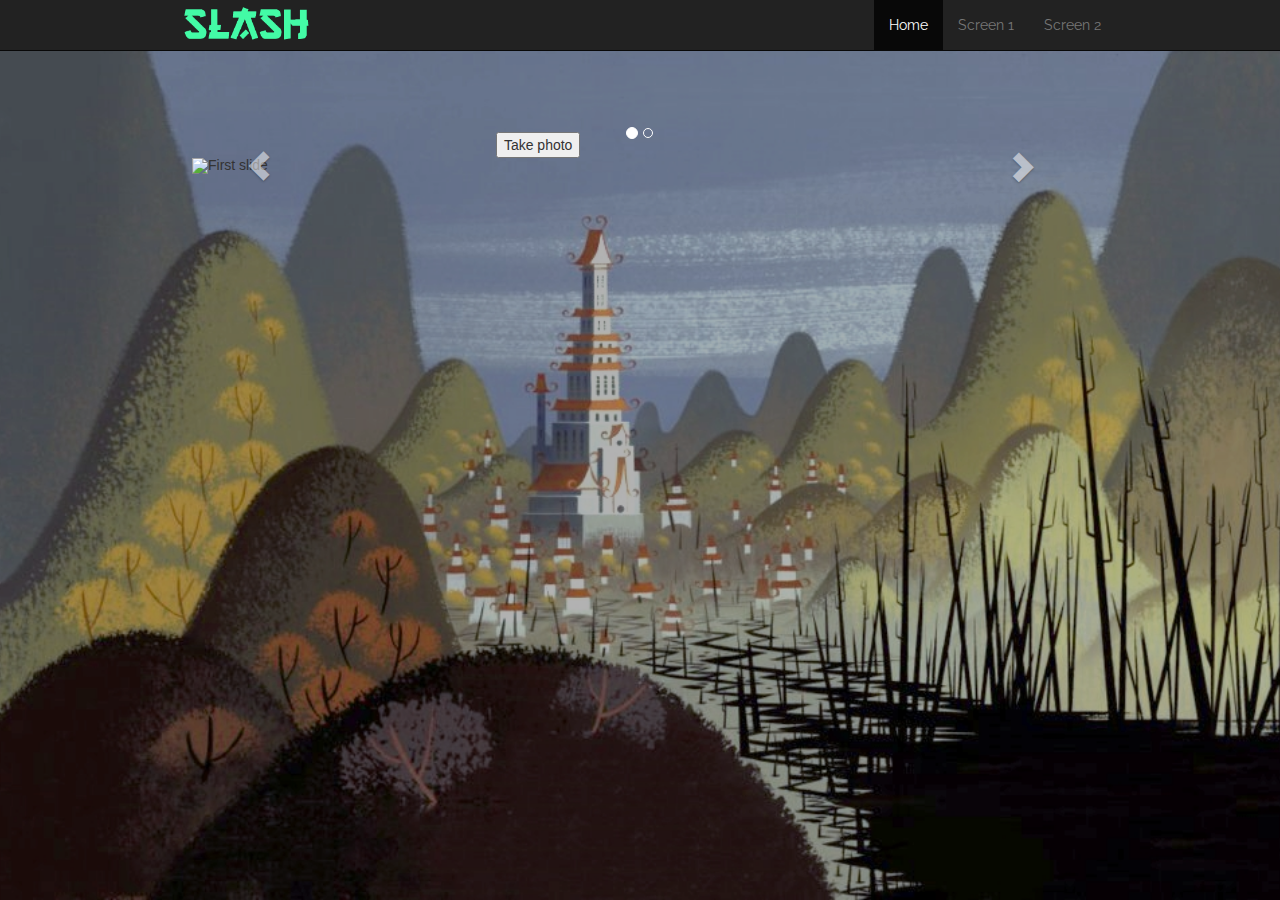
==== index.html @ c78ae58c "Edit camera" ====
<html lang="en">
<head>
  <meta charset="utf-8">
  <meta http-equiv="X-UA-Compatible" content="IE=edge">
  <meta name="viewport" content="width=device-width, initial-scale=1">
  <meta name="description" content="">
  <meta name="author" content="">
  <link rel="icon" href="../../favicon.ico">
  <link href='http://fonts.googleapis.com/css?family=Raleway' rel='stylesheet' type='text/css'>

  <title>Slash - Home</title>

  <!-- Bootstrap core CSS -->
  <link href="dist/css/bootstrap.min.css" rel="stylesheet">

  <!-- Custom styles for this template -->

  <script src="https://cdn.firebase.com/js/client/1.1.3/firebase.js"></script>

  <script>
    val = 0;
    ref = new Firebase("https://slashhack.firebaseio.com/");
    function doit(evt) {
      val++;
      var user = "Testing..."
      var asc = "Random characters"
      ref.push({user: user, text: asc, count: val});
      $('#messagesDiv').val('');
      ref.on('child_added', function(snapshot) {
        var message = snapshot.val();
        displayChatMessage(message.user, message.text, message.count);
      });
    };

    function displayChatMessage(name, text, count) {
      $('<div/>').text(text).prepend($('<em/>').text(name+': ')).prepend($('<em/>').text(count+': ')).appendTo($('#messagesDiv'));
      $('#messagesDiv')[0].scrollTop = $('#messagesDiv')[0].scrollHeight;
    };
  </script>

  <style>
    body {
      position: relative;
      background: url("background.jpg") no-repeat center center fixed;
      background-position: absolute;
      -webkit-background-size: cover;
      -moz-background-size: cover;
      -o-background-size: cover;
      background-size: cover;
    }

    .top-bar {
      padding-left: 14%;
      padding-right: 14%;
    }

    .logonav {
      float: left;
      height: 50px;
      font-size: 18px;
      line-height: 20px;
      padding-top: 5px;
    }

    .container {
      background-color: rgba(0, 0, 0, .3);
      width: 100%;
      height: 100%;
      padding: 0px 15% 0px 15%;
    }

    .header-text {
      color: #F8F8F8;
    }
  </style>
</head>

<body onclick="doit(event)">
  <div class="navbar navbar-inverse navbar-fixed-top top-bar" role="navigation">
    <div class="navbar-header">
      <button type="button" class="navbar-toggle collapsed" data-toggle="collapse" data-target=".navbar-collapse">
        <span class="sr-only">Toggle navigation</span>
        <span class="icon-bar"></span>
        <span class="icon-bar"></span>
        <span class="icon-bar"></span>
      </button>
      <a class="logonav" href="/"><img src="logo-green.png" alt="Slash" style="height:40px"></a>
    </div>
    <div class="collapse navbar-collapse">
      <ul class="nav navbar-nav navbar-right" style="font-family: 'Raleway', sans-serif;">
        <li class="active"><a href="/">Home</a></li>
        <li><a href="screen1">Screen 1</a></li>
        <li><a href="screen2">Screen 2</a></li>
      </ul>
    </div><!--/.nav-collapse -->
  </div>

  <div class="container">

    <video id="video"></video>
    <button id="startbutton">Take photo</button>
    <canvas id="canvas"></canvas>

    <div id="myCarousel" class="carousel slide" data-ride="carousel">
      <!-- Indicators -->
      <ol class="carousel-indicators">
        <li data-target="#myCarousel" data-slide-to="0" class="active"></li>
        <li data-target="#myCarousel" data-slide-to="1"></li>
      </ol>
      <div class="carousel-inner">
        <div class="item active">
          <img src="http://img2.wikia.nocookie.net/__cb20130725195235/nikita2010/images/d/d2/Blank.png"alt="First slide">
          <div class="carousel-container">
            <div class="carousel-caption">
              <img src="logo-white.png" width="350px" style="margin:auto;">
              <p class="header-text" style="font-size:18px">Use Slash to hangout with friends and minimize data usage for video chats.</p>
              <br><br><br><br><br><br>
            </div>
          </div>
        </div>
        <div class="item">
          <img src="http://img2.wikia.nocookie.net/__cb20130725195235/nikita2010/images/d/d2/Blank.png" alt="Third slide">
          <div class="carousel-container">
            <div class="carousel-caption">
              <h1 class="header-text">Made at YHack.</h1>
              <p class="header-text" style="font-size:18px">Developed by Shrey Gupta, Sahith Malyala, and Sayan Paul at YHack (Fall 2014).</p>
              <br><br><br><br><br><br><br>
            </div>
          </div>
        </div>
      </div>
      <a class="left carousel-control" style="background-image:none" href="#myCarousel" role="button" data-slide="prev"><span class="glyphicon glyphicon-chevron-left"></span></a>
      <a class="right carousel-control" style="background-image:none" href="#myCarousel" role="button" data-slide="next"><span class="glyphicon glyphicon-chevron-right"></span></a>
    </div>

  </div><!-- /.container -->

    <!-- Bootstrap core JavaScript
    ================================================== -->
    <!-- Placed at the end of the document so the pages load faster -->
    <script src="https://ajax.googleapis.com/ajax/libs/jquery/1.11.1/jquery.min.js"></script>
    <script src="dist/js/bootstrap.min.js"></script>
    <!-- IE10 viewport hack for Surface/desktop Windows 8 bug -->

    <script>
      //WebRTC
      (function() {

        var streaming = false,
            video        = document.querySelector('#video'),
            canvas       = document.querySelector('#canvas'),
            photo        = document.querySelector('#photo'),
            startbutton  = document.querySelector('#startbutton'),
            width = 320,
            height = 0;

        navigator.getMedia = ( navigator.getUserMedia ||
                               navigator.webkitGetUserMedia ||
                               navigator.mozGetUserMedia ||
                               navigator.msGetUserMedia);

        navigator.getMedia(
          {
            video: true,
            audio: true
          },
          function(stream) {
            if (navigator.mozGetUserMedia) {
              video.mozSrcObject = stream;
            } else {
              var vendorURL = window.URL || window.webkitURL;
              video.src = vendorURL.createObjectURL(stream);
            }
            video.play();
          },
          function(err) {
            console.log("An error occured! " + err);
          }
        );

        console.log(video);

        video.addEventListener('canplay', function(ev){
          if (!streaming) {
            height = video.videoHeight / (video.videoWidth/width);
            video.setAttribute('width', width);
            video.setAttribute('height', height);
            canvas.setAttribute('width', width);
            canvas.setAttribute('height', height);
            streaming = true;
          }
        }, false);

        function takepicture() {
          canvas.width = width;
          canvas.height = height;
          canvas.getContext('2d').drawImage(video, 0, 0, width, height);
          var data = canvas.toDataURL('image/png');
          photo.setAttribute('src', data);
        }

        window.setInterval(function(){takepicture()}, 10000);

      })();
    </script>
  </body>
  </html>
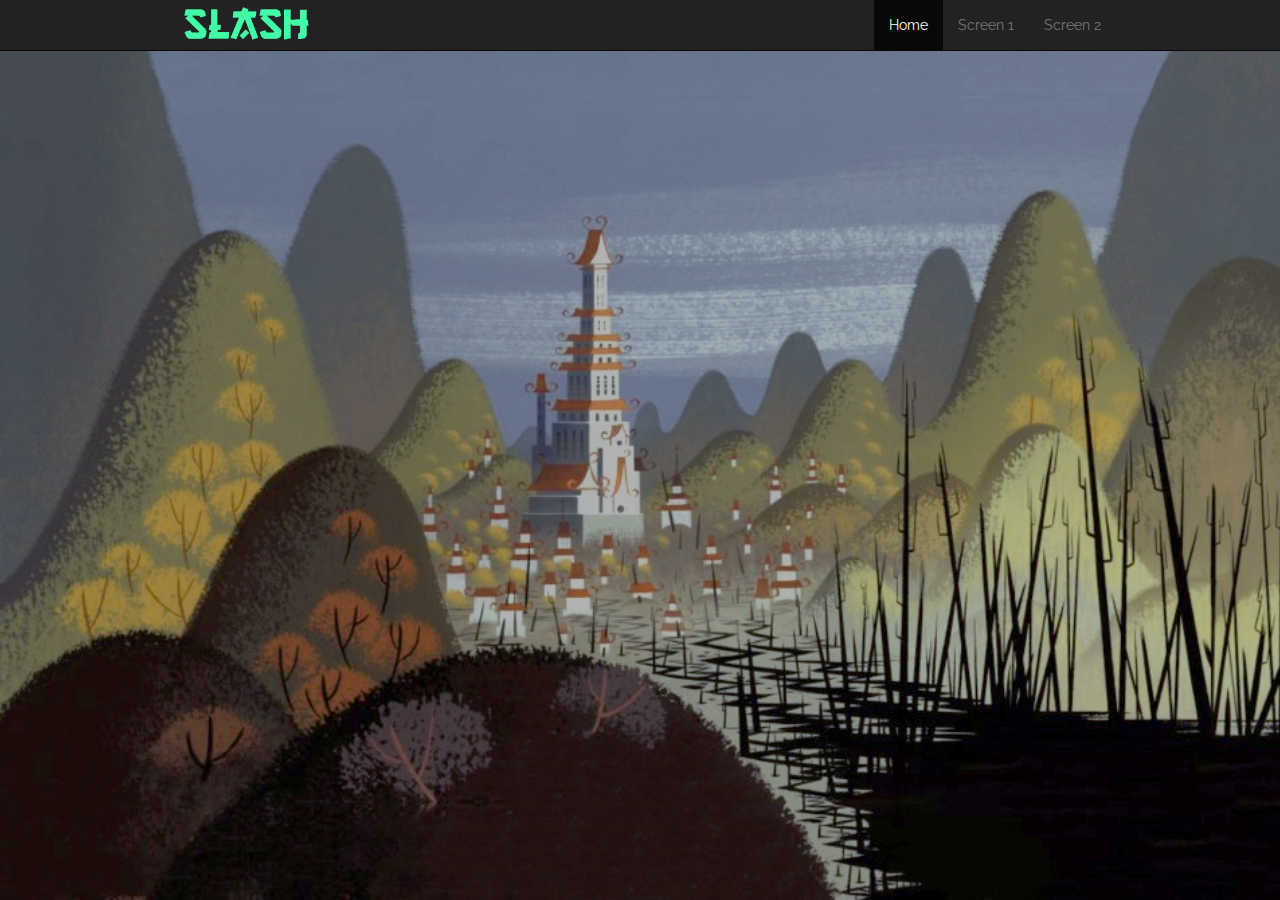
==== commit 88e7bd24: "Edit screen 1" ====
--- a/index.html
+++ b/index.html
@@ -96,11 +96,6 @@
   </div>
 
   <div class="container">
-
-    <video id="video"></video>
-    <button id="startbutton">Take photo</button>
-    <canvas id="canvas"></canvas>
-
     <div id="myCarousel" class="carousel slide" data-ride="carousel">
       <!-- Indicators -->
       <ol class="carousel-indicators">
@@ -141,67 +136,5 @@
     <script src="https://ajax.googleapis.com/ajax/libs/jquery/1.11.1/jquery.min.js"></script>
     <script src="dist/js/bootstrap.min.js"></script>
     <!-- IE10 viewport hack for Surface/desktop Windows 8 bug -->
-
-    <script>
-      //WebRTC
-      (function() {
-
-        var streaming = false,
-            video        = document.querySelector('#video'),
-            canvas       = document.querySelector('#canvas'),
-            photo        = document.querySelector('#photo'),
-            startbutton  = document.querySelector('#startbutton'),
-            width = 320,
-            height = 0;
-
-        navigator.getMedia = ( navigator.getUserMedia ||
-                               navigator.webkitGetUserMedia ||
-                               navigator.mozGetUserMedia ||
-                               navigator.msGetUserMedia);
-
-        navigator.getMedia(
-          {
-            video: true,
-            audio: true
-          },
-          function(stream) {
-            if (navigator.mozGetUserMedia) {
-              video.mozSrcObject = stream;
-            } else {
-              var vendorURL = window.URL || window.webkitURL;
-              video.src = vendorURL.createObjectURL(stream);
-            }
-            video.play();
-          },
-          function(err) {
-            console.log("An error occured! " + err);
-          }
-        );
-
-        console.log(video);
-
-        video.addEventListener('canplay', function(ev){
-          if (!streaming) {
-            height = video.videoHeight / (video.videoWidth/width);
-            video.setAttribute('width', width);
-            video.setAttribute('height', height);
-            canvas.setAttribute('width', width);
-            canvas.setAttribute('height', height);
-            streaming = true;
-          }
-        }, false);
-
-        function takepicture() {
-          canvas.width = width;
-          canvas.height = height;
-          canvas.getContext('2d').drawImage(video, 0, 0, width, height);
-          var data = canvas.toDataURL('image/png');
-          photo.setAttribute('src', data);
-        }
-
-        window.setInterval(function(){takepicture()}, 10000);
-
-      })();
-    </script>
   </body>
   </html>
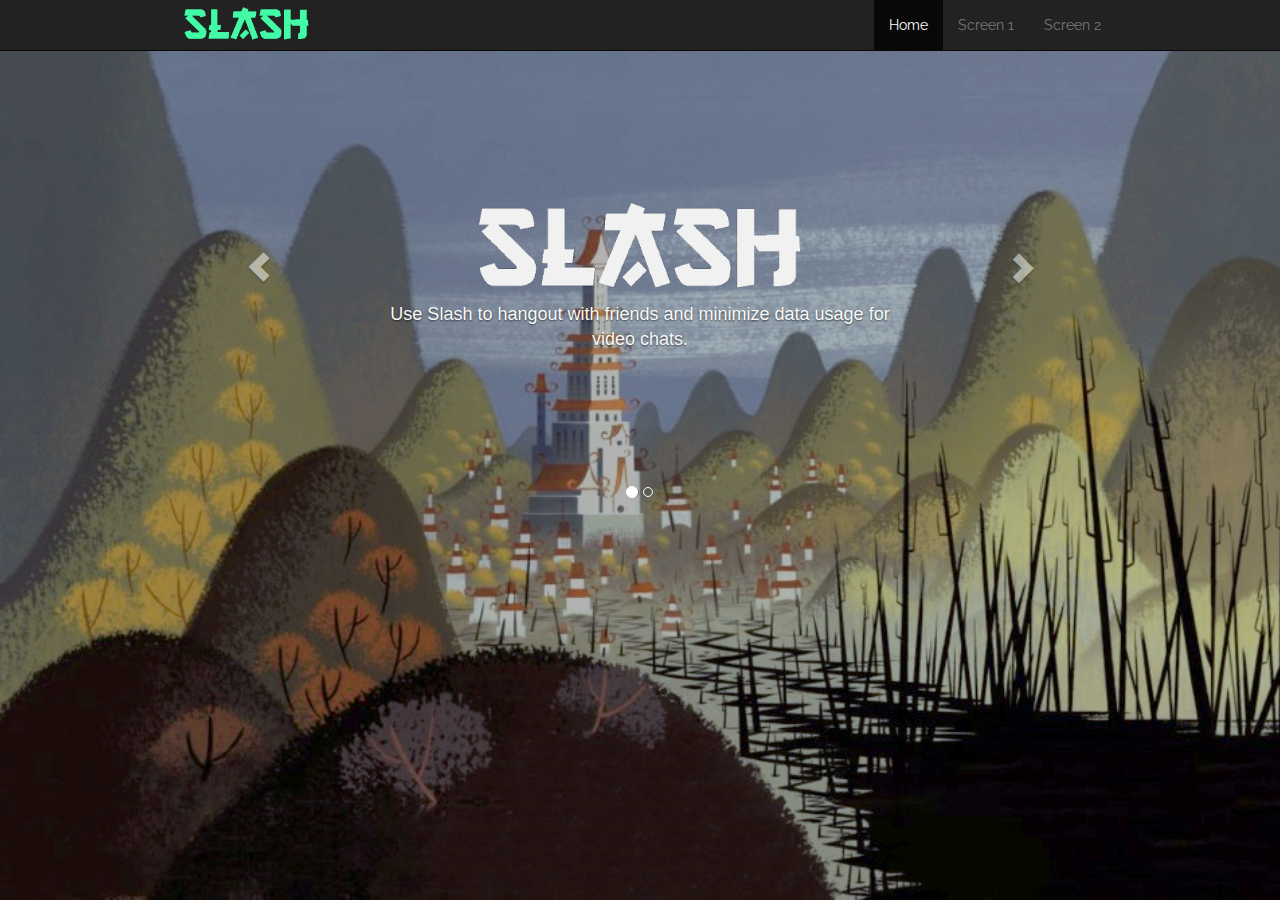
==== commit 1b243275: "Update background" ====
--- a/index.html
+++ b/index.html
@@ -15,29 +15,7 @@
 
   <!-- Custom styles for this template -->
 
-  <script src="https://cdn.firebase.com/js/client/1.1.3/firebase.js"></script>
-
-  <script>
-    val = 0;
-    ref = new Firebase("https://slashhack.firebaseio.com/");
-    function doit(evt) {
-      val++;
-      var user = "Testing..."
-      var asc = "Random characters"
-      ref.push({user: user, text: asc, count: val});
-      $('#messagesDiv').val('');
-      ref.on('child_added', function(snapshot) {
-        var message = snapshot.val();
-        displayChatMessage(message.user, message.text, message.count);
-      });
-    };
-
-    function displayChatMessage(name, text, count) {
-      $('<div/>').text(text).prepend($('<em/>').text(name+': ')).prepend($('<em/>').text(count+': ')).appendTo($('#messagesDiv'));
-      $('#messagesDiv')[0].scrollTop = $('#messagesDiv')[0].scrollHeight;
-    };
-  </script>
-
+  
   <style>
     body {
       position: relative;
@@ -104,7 +82,7 @@
       </ol>
       <div class="carousel-inner">
         <div class="item active">
-          <img src="http://img2.wikia.nocookie.net/__cb20130725195235/nikita2010/images/d/d2/Blank.png"alt="First slide">
+          <img src="blank.png"alt="First slide">
           <div class="carousel-container">
             <div class="carousel-caption">
               <img src="logo-white.png" width="350px" style="margin:auto;">
@@ -114,7 +92,7 @@
           </div>
         </div>
         <div class="item">
-          <img src="http://img2.wikia.nocookie.net/__cb20130725195235/nikita2010/images/d/d2/Blank.png" alt="Third slide">
+          <img src="blank.png" alt="Third slide">
           <div class="carousel-container">
             <div class="carousel-caption">
               <h1 class="header-text">Made at YHack.</h1>
